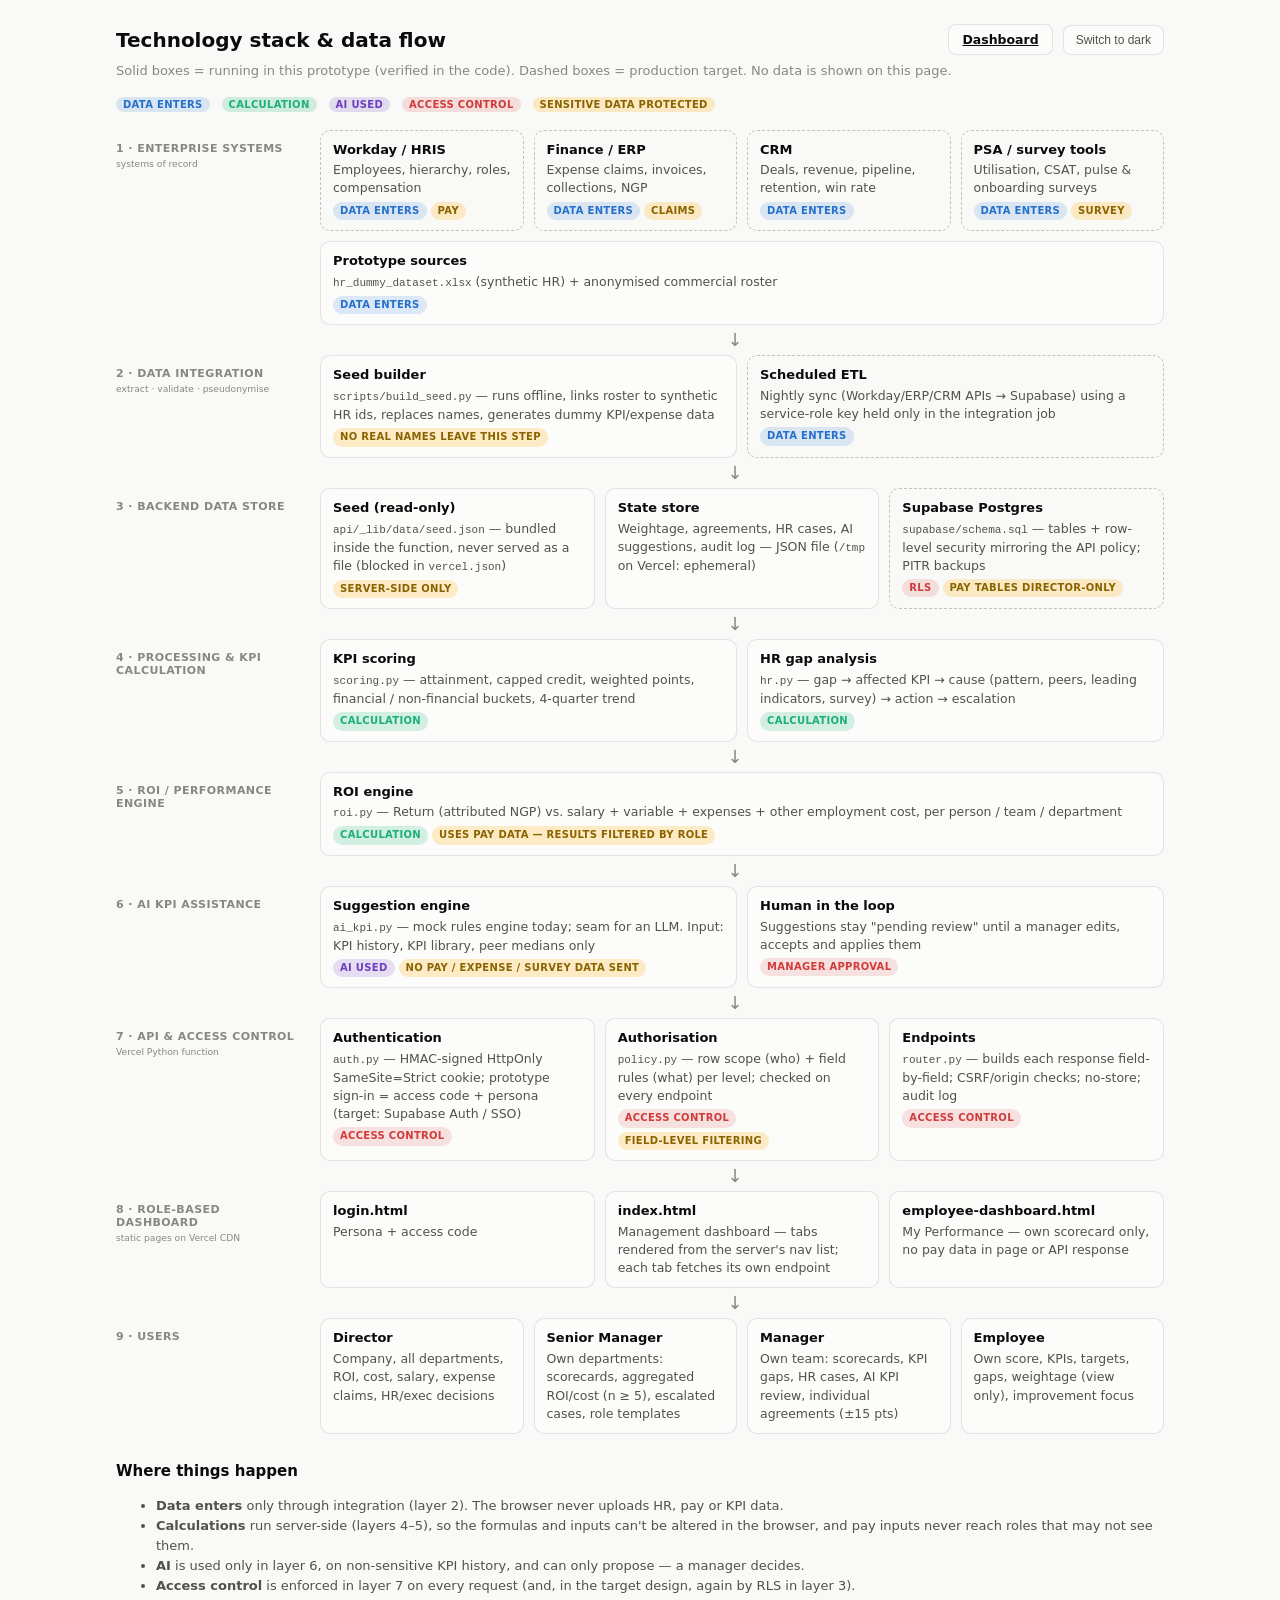
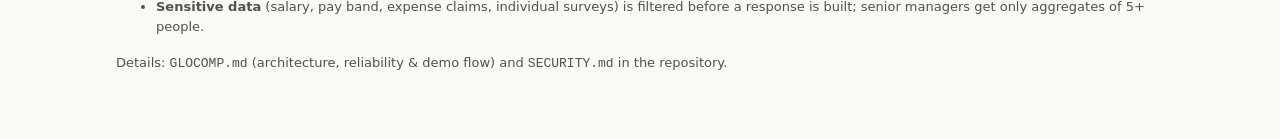
==== architecture.html @ 23ec5297 "Add new features: login, architecture, assets, API, Supabase, tests, scripts, and config files" ====
<!DOCTYPE html>
<html lang="en">
<head>
<meta charset="UTF-8">
<meta name="viewport" content="width=device-width, initial-scale=1.0">
<title>Glocomp Architecture &amp; Data Flow</title>
<link rel="stylesheet" href="assets/base.css">
<link rel="stylesheet" href="assets/gc.css">
<style>
  .arch { max-width: 1080px; margin: 0 auto; padding: 24px 16px 60px; }
  .layer { display: grid; grid-template-columns: 190px 1fr; gap: 14px; align-items: stretch; }
  @media (max-width: 760px) { .layer { grid-template-columns: 1fr; } }
  .layer .lbl { font-size: 11px; text-transform: uppercase; letter-spacing: .04em; color: var(--text-muted); font-weight: 700; padding-top: 12px; }
  .layer .lbl small { display: block; text-transform: none; letter-spacing: 0; font-weight: 500; margin-top: 3px; }
  .boxes { display: flex; gap: 10px; flex-wrap: wrap; }
  .box { flex: 1 1 170px; border: 1px solid var(--border); background: var(--surface-1); border-radius: 10px; padding: 10px 12px; font-size: 12.5px; color: var(--text-secondary); line-height: 1.45; }
  .box b { color: var(--text-primary); display: block; font-size: 13px; margin-bottom: 2px; }
  .box code { font-size: 11px; }
  .box.target { border: 1.5px dashed var(--baseline); background: transparent; }
  .down { text-align: center; color: var(--text-muted); font-size: 18px; line-height: 1; margin: 6px 0 6px 190px; }
  @media (max-width: 760px) { .down { margin-left: 0; } }
  .tag { display: inline-block; font-size: 10px; font-weight: 700; padding: 2px 7px; border-radius: 10px; margin: 4px 4px 0 0; text-transform: uppercase; letter-spacing: .03em; }
  .t-in { background: color-mix(in srgb, var(--series-1) 15%, transparent); color: var(--series-1); }
  .t-calc { background: color-mix(in srgb, var(--series-3) 18%, transparent); color: var(--series-3); }
  .t-ai { background: color-mix(in srgb, #6d3fc0 16%, transparent); color: #6d3fc0; }
  .t-acl { background: color-mix(in srgb, var(--status-critical) 14%, transparent); color: var(--status-critical); }
  .t-sens { background: color-mix(in srgb, var(--status-warning) 24%, transparent); color: #8a6300; }
  .viz-root[data-theme="dark"] .t-ai { color: #c5a8ff; }
  .viz-root[data-theme="dark"] .t-sens { color: #ffd980; }
  .legend-row { display: flex; gap: 8px; flex-wrap: wrap; margin: 10px 0 18px; }
  h2 { font-size: 15px; margin: 28px 0 8px; }
  .arch p, .arch li { font-size: 13px; color: var(--text-secondary); line-height: 1.55; }
</style>
</head>
<body>
<div class="viz-root" id="root">
<div class="arch">
  <div class="row"><h1 style="font-size:20px;margin:0;">Technology stack &amp; data flow</h1><span class="spacer"></span><a class="btn" href="/dashboard">Dashboard</a><button class="theme-toggle" id="themeToggle" type="button">Switch to dark</button></div>
  <p class="card-sub" style="font-size:13px;margin-top:6px;">Solid boxes = running in this prototype (verified in the code). Dashed boxes = production target. No data is shown on this page.</p>
  <div class="legend-row">
    <span class="tag t-in">Data enters</span><span class="tag t-calc">Calculation</span><span class="tag t-ai">AI used</span><span class="tag t-acl">Access control</span><span class="tag t-sens">Sensitive data protected</span>
  </div>

  <div class="layer"><div class="lbl">1 · Enterprise systems<small>systems of record</small></div><div class="boxes">
    <div class="box target"><b>Workday / HRIS</b>Employees, hierarchy, roles, compensation<br><span class="tag t-in">Data enters</span><span class="tag t-sens">Pay</span></div>
    <div class="box target"><b>Finance / ERP</b>Expense claims, invoices, collections, NGP<br><span class="tag t-in">Data enters</span><span class="tag t-sens">Claims</span></div>
    <div class="box target"><b>CRM</b>Deals, revenue, pipeline, retention, win rate<br><span class="tag t-in">Data enters</span></div>
    <div class="box target"><b>PSA / survey tools</b>Utilisation, CSAT, pulse &amp; onboarding surveys<br><span class="tag t-in">Data enters</span><span class="tag t-sens">Survey</span></div>
    <div class="box"><b>Prototype sources</b><code>hr_dummy_dataset.xlsx</code> (synthetic HR) + anonymised commercial roster<br><span class="tag t-in">Data enters</span></div>
  </div></div>
  <div class="down">↓</div>

  <div class="layer"><div class="lbl">2 · Data integration<small>extract · validate · pseudonymise</small></div><div class="boxes">
    <div class="box"><b>Seed builder</b><code>scripts/build_seed.py</code> — runs offline, links roster to synthetic HR ids, replaces names, generates dummy KPI/expense data<br><span class="tag t-sens">No real names leave this step</span></div>
    <div class="box target"><b>Scheduled ETL</b>Nightly sync (Workday/ERP/CRM APIs → Supabase) using a service-role key held only in the integration job<br><span class="tag t-in">Data enters</span></div>
  </div></div>
  <div class="down">↓</div>

  <div class="layer"><div class="lbl">3 · Backend data store</div><div class="boxes">
    <div class="box"><b>Seed (read-only)</b><code>api/_lib/data/seed.json</code> — bundled inside the function, never served as a file (blocked in <code>vercel.json</code>)<br><span class="tag t-sens">Server-side only</span></div>
    <div class="box"><b>State store</b>Weightage, agreements, HR cases, AI suggestions, audit log — JSON file (<code>/tmp</code> on Vercel: ephemeral)</div>
    <div class="box target"><b>Supabase Postgres</b><code>supabase/schema.sql</code> — tables + row-level security mirroring the API policy; PITR backups<br><span class="tag t-acl">RLS</span><span class="tag t-sens">Pay tables Director-only</span></div>
  </div></div>
  <div class="down">↓</div>

  <div class="layer"><div class="lbl">4 · Processing &amp; KPI calculation</div><div class="boxes">
    <div class="box"><b>KPI scoring</b><code>scoring.py</code> — attainment, capped credit, weighted points, financial / non-financial buckets, 4-quarter trend<br><span class="tag t-calc">Calculation</span></div>
    <div class="box"><b>HR gap analysis</b><code>hr.py</code> — gap → affected KPI → cause (pattern, peers, leading indicators, survey) → action → escalation<br><span class="tag t-calc">Calculation</span></div>
  </div></div>
  <div class="down">↓</div>

  <div class="layer"><div class="lbl">5 · ROI / performance engine</div><div class="boxes">
    <div class="box"><b>ROI engine</b><code>roi.py</code> — Return (attributed NGP) vs. salary + variable + expenses + other employment cost, per person / team / department<br><span class="tag t-calc">Calculation</span><span class="tag t-sens">Uses pay data — results filtered by role</span></div>
  </div></div>
  <div class="down">↓</div>

  <div class="layer"><div class="lbl">6 · AI KPI assistance</div><div class="boxes">
    <div class="box"><b>Suggestion engine</b><code>ai_kpi.py</code> — mock rules engine today; seam for an LLM. Input: KPI history, KPI library, peer medians only<br><span class="tag t-ai">AI used</span><span class="tag t-sens">No pay / expense / survey data sent</span></div>
    <div class="box"><b>Human in the loop</b>Suggestions stay "pending review" until a manager edits, accepts and applies them<br><span class="tag t-acl">Manager approval</span></div>
  </div></div>
  <div class="down">↓</div>

  <div class="layer"><div class="lbl">7 · API &amp; access control<small>Vercel Python function</small></div><div class="boxes">
    <div class="box"><b>Authentication</b><code>auth.py</code> — HMAC-signed HttpOnly SameSite=Strict cookie; prototype sign-in = access code + persona (target: Supabase Auth / SSO)<br><span class="tag t-acl">Access control</span></div>
    <div class="box"><b>Authorisation</b><code>policy.py</code> — row scope (who) + field rules (what) per level; checked on every endpoint<br><span class="tag t-acl">Access control</span><span class="tag t-sens">Field-level filtering</span></div>
    <div class="box"><b>Endpoints</b><code>router.py</code> — builds each response field-by-field; CSRF/origin checks; no-store; audit log<br><span class="tag t-acl">Access control</span></div>
  </div></div>
  <div class="down">↓</div>

  <div class="layer"><div class="lbl">8 · Role-based dashboard<small>static pages on Vercel CDN</small></div><div class="boxes">
    <div class="box"><b>login.html</b>Persona + access code</div>
    <div class="box"><b>index.html</b>Management dashboard — tabs rendered from the server's nav list; each tab fetches its own endpoint</div>
    <div class="box"><b>employee-dashboard.html</b>My Performance — own scorecard only, no pay data in page or API response</div>
  </div></div>
  <div class="down">↓</div>

  <div class="layer"><div class="lbl">9 · Users</div><div class="boxes">
    <div class="box"><b>Director</b>Company, all departments, ROI, cost, salary, expense claims, HR/exec decisions</div>
    <div class="box"><b>Senior Manager</b>Own departments: scorecards, aggregated ROI/cost (n ≥ 5), escalated cases, role templates</div>
    <div class="box"><b>Manager</b>Own team: scorecards, KPI gaps, HR cases, AI KPI review, individual agreements (±15 pts)</div>
    <div class="box"><b>Employee</b>Own score, KPIs, targets, gaps, weightage (view only), improvement focus</div>
  </div></div>

  <h2>Where things happen</h2>
  <ul>
    <li><b>Data enters</b> only through integration (layer 2). The browser never uploads HR, pay or KPI data.</li>
    <li><b>Calculations</b> run server-side (layers 4–5), so the formulas and inputs can't be altered in the browser, and pay inputs never reach roles that may not see them.</li>
    <li><b>AI</b> is used only in layer 6, on non-sensitive KPI history, and can only propose — a manager decides.</li>
    <li><b>Access control</b> is enforced in layer 7 on every request (and, in the target design, again by RLS in layer 3).</li>
    <li><b>Sensitive data</b> (salary, pay band, expense claims, individual surveys) is filtered before a response is built; senior managers get only aggregates of 5+ people.</li>
  </ul>
  <p>Details: <code>GLOCOMP.md</code> (architecture, reliability &amp; demo flow) and <code>SECURITY.md</code> in the repository.</p>
</div>
</div>
<script src="assets/gc.js"></script>
<script>GC.theme(document.getElementById("root"), document.getElementById("themeToggle"));</script>
</body>
</html>
---- assets/base.css ----
/* Shared theme + component styles (extracted unchanged from the original index.html). */
:root { color-scheme: light; }
* { box-sizing: border-box; }
html, body { margin: 0; padding: 0; }
body {
  font-family: system-ui, -apple-system, "Segoe UI", sans-serif;
  background: var(--page-plane);
}

.viz-root {
  color-scheme: light;
  --surface-1:      #fcfcfb;
  --page-plane:     #f9f9f7;
  --text-primary:   #0b0b0b;
  --text-secondary: #52514e;
  --text-muted:     #898781;
  --gridline:       #e1e0d9;
  --baseline:       #c3c2b7;
  --border:         rgba(11,11,11,0.10);
  --success-text:   #006300;

  --series-1: #2570cc; /* blue      -> Revenue / Sales dept (darkened slightly from #2a78d6 so it clears 4.5:1 as text, e.g. gov-edit-btn) */
  --series-2: #eb6834; /* orange    -> NGP / Product Mgmt dept */
  --series-3: #1baf7a; /* aqua      -> EBITDA / Consulting dept */
  --series-4: #eda100; /* yellow    -> Sales Support dept */
  --series-5: #e87ba4; /* magenta   -> Delivery dept */

  --seq-100: #cde2fb; --seq-450: #2a78d6;

  --status-good:     #0ca30c;
  --status-warning:  #fab219;
  --status-serious:  #ec835a;
  --status-critical: #d03b3b;

  background: var(--page-plane);
  color: var(--text-primary);
  min-height: 100vh;
}
.viz-root[data-theme="dark"], .viz-root.theme-dark {
  color-scheme: dark;
  --surface-1:      #1a1a19;
  --page-plane:     #0d0d0d;
  --text-primary:   #ffffff;
  --text-secondary: #c3c2b7;
  --text-muted:     #898781;
  --gridline:       #2c2c2a;
  --baseline:       #383835;
  --border:         rgba(255,255,255,0.10);
  --success-text:   #0ca30c;

  --series-1: #3987e5;
  --series-2: #d95926;
  --series-3: #199e70;
  --series-4: #c98500;
  --series-5: #d55181;
}

header.app-header {
  display: flex; align-items: flex-start; justify-content: space-between;
  gap: 16px; padding: 24px 28px 16px; max-width: 1240px; margin: 0 auto;
}
header.app-header h1 { font-size: 20px; margin: 0 0 4px; font-weight: 650; }
header.app-header .sub { color: var(--text-secondary); font-size: 13px; margin: 0; }
header.app-header .tag {
  display: inline-block; margin-top: 8px; font-size: 11px; padding: 3px 8px;
  border-radius: 20px; background: var(--surface-1); border: 1px solid var(--border);
  color: var(--text-muted);
}
.theme-toggle {
  border: 1px solid var(--border); background: var(--surface-1); color: var(--text-secondary);
  border-radius: 8px; padding: 7px 12px; font-size: 12px; cursor: pointer; white-space: nowrap;
}
.theme-toggle:hover { color: var(--text-primary); }

.tabs-row {
  max-width: 1240px; margin: 0 auto; padding: 0 28px;
  display: flex; align-items: center; justify-content: space-between; gap: 10px;
  border-bottom: 1px solid var(--gridline); flex-wrap: wrap;
}
nav.tabs {
  display: flex; gap: 4px; flex-wrap: wrap; flex: 1 1 auto; min-width: 0;
}
nav.tabs button {
  appearance: none; border: none; background: none; padding: 10px 14px; font-size: 13.5px;
  font-weight: 550; color: var(--text-secondary); cursor: pointer; border-bottom: 2px solid transparent;
  margin-bottom: -1px;
}
nav.tabs button:hover { color: var(--text-primary); }
nav.tabs button[aria-selected="true"] { color: var(--text-primary); border-bottom-color: var(--series-1); }

.filter-row {
  max-width: 1240px; margin: 0 auto; padding: 14px 28px 0; display: flex;
  align-items: center; gap: 10px; flex-wrap: wrap;
}
.filter-row .label { font-size: 12px; color: var(--text-muted); margin-right: 2px; }
.seg { display: inline-flex; border: 1px solid var(--border); border-radius: 8px; overflow: hidden; }
.seg button {
  appearance: none; border: none; background: var(--surface-1); color: var(--text-secondary);
  padding: 6px 12px; font-size: 12.5px; cursor: pointer; border-right: 1px solid var(--border);
}
.seg button:last-child { border-right: none; }
.seg button[aria-pressed="true"] { background: var(--series-1); color: #fff; }
.chip {
  border: 1px solid var(--border); background: var(--surface-1); color: var(--text-secondary);
  padding: 5px 11px; border-radius: 20px; font-size: 12px; cursor: pointer;
}
.chip[aria-pressed="true"] { background: var(--text-primary); color: var(--surface-1); border-color: var(--text-primary); }

main { max-width: 1240px; margin: 0 auto; padding: 18px 28px 60px; }
.view[hidden] { display: none; }

.grid { display: grid; gap: 14px; }
.grid.cols-4 { grid-template-columns: repeat(4, 1fr); }
.grid.cols-2 { grid-template-columns: 1.4fr 1fr; }
.grid.cols-3 { grid-template-columns: repeat(3, 1fr); }
@media (max-width: 920px) {
  .grid.cols-4 { grid-template-columns: repeat(2, 1fr); }
  .grid.cols-2 { grid-template-columns: 1fr; }
  .grid.cols-3 { grid-template-columns: 1fr; }
}

.card {
  background: var(--surface-1); border: 1px solid var(--border); border-radius: 12px;
  padding: 16px 18px;
}
.card h3 { font-size: 13.5px; margin: 0 0 2px; font-weight: 650; }
.card .card-sub { font-size: 11.5px; color: var(--text-muted); margin: 0 0 12px; }
.card-head { display: flex; align-items: baseline; justify-content: space-between; gap: 8px; }
.table-toggle {
  border: none; background: none; color: var(--text-muted); font-size: 11px; cursor: pointer;
  text-decoration: underline; text-underline-offset: 2px;
}
.table-toggle:hover { color: var(--text-primary); }

/* Stat tile */
.stat-tile .label { font-size: 12px; color: var(--text-secondary); margin: 0 0 6px; }
.stat-tile .value { font-size: 26px; font-weight: 650; font-variant-numeric: proportional-nums; }
.stat-tile .delta { font-size: 12px; margin-top: 4px; }
.stat-tile .delta.good { color: var(--success-text); }
.stat-tile .delta.bad { color: var(--status-critical); }
.stat-tile .delta.flat { color: var(--text-muted); }

/* Legend */
.legend { display: flex; gap: 14px; flex-wrap: wrap; margin-bottom: 10px; }
.legend .item { display: flex; align-items: center; gap: 6px; font-size: 12px; color: var(--text-secondary); background:none; border:none; cursor:pointer; padding:0; }
.legend .swatch { width: 16px; height: 3px; border-radius: 2px; display: inline-block; }
.legend .swatch.rect { width: 10px; height: 10px; border-radius: 2px; }
.legend .item[data-off="true"] { opacity: .35; }

svg.chart { width: 100%; height: auto; display: block; overflow: visible; }
.axis-label { fill: var(--text-muted); font-size: 10.5px; }
.grid-line { stroke: var(--gridline); stroke-width: 1; }
.baseline { stroke: var(--baseline); stroke-width: 1; }

.tooltip {
  position: fixed; pointer-events: none; z-index: 50; background: var(--surface-1);
  border: 1px solid var(--border); border-radius: 8px; padding: 8px 10px; font-size: 12px;
  box-shadow: 0 4px 16px rgba(0,0,0,.14); opacity: 0; transition: opacity .08s ease; min-width: 140px;
}
.tooltip.show { opacity: 1; }
.tooltip .t-title { color: var(--text-secondary); font-size: 11px; margin-bottom: 4px; }
.tooltip .t-row { display: flex; align-items: center; gap: 6px; justify-content: space-between; padding: 1px 0; }
.tooltip .t-key { display: flex; align-items: center; gap: 5px; color: var(--text-secondary); }
.tooltip .t-line { width: 10px; height: 2px; display: inline-block; border-radius: 1px; }
.tooltip .t-val { font-weight: 650; color: var(--text-primary); font-variant-numeric: tabular-nums; }

/* Table */
table.data-table { width: 100%; border-collapse: collapse; font-size: 12.5px; }
table.data-table th {
  text-align: left; font-weight: 600; color: var(--text-muted); font-size: 11px;
  text-transform: uppercase; letter-spacing: .02em; padding: 7px 10px; border-bottom: 1px solid var(--gridline);
  white-space: nowrap;
}
table.data-table td { padding: 8px 10px; border-bottom: 1px solid var(--gridline); vertical-align: middle; }
table.data-table td.num, table.data-table th.num { text-align: right; font-variant-numeric: tabular-nums; }
table.data-table tbody tr:hover { background: rgba(128,128,128,0.06); }
table.data-table caption { text-align: left; caption-side: bottom; font-size: 11px; color: var(--text-muted); padding-top: 6px; }

/* Meter */
.meter-wrap { display: flex; align-items: center; gap: 8px; min-width: 130px; }
.meter-track { flex: 1; height: 6px; border-radius: 4px; background: var(--gridline); overflow: hidden; }
.meter-fill { height: 100%; border-radius: 4px; }
.meter-val { font-size: 11.5px; color: var(--text-secondary); font-variant-numeric: tabular-nums; min-width: 34px; text-align: right; }

/* Badge / status */
.badge {
  display: inline-flex; align-items: center; gap: 5px; font-size: 11px; font-weight: 600;
  padding: 3px 8px; border-radius: 20px; white-space: nowrap;
}
.badge.good { color: var(--status-good); background: color-mix(in srgb, var(--status-good) 14%, transparent); }
.badge.warning { color: #8a6300; background: color-mix(in srgb, var(--status-warning) 22%, transparent); }
.badge.critical { color: var(--status-critical); background: color-mix(in srgb, var(--status-critical) 14%, transparent); }
.viz-root[data-theme="dark"] .badge.warning, .viz-root.theme-dark .badge.warning { color: #ffd980; }
.badge .dot { width: 7px; height: 7px; border-radius: 50%; }
.badge.good .dot { background: var(--status-good); }
.badge.warning .dot { background: var(--status-warning); }
.badge.critical .dot { background: var(--status-critical); }

.flag-list { display: flex; flex-direction: column; gap: 10px; }
.flag-item { display: flex; gap: 10px; padding: 10px 0; border-bottom: 1px solid var(--gridline); }
.flag-item:last-child { border-bottom: none; padding-bottom: 0; }
.flag-item .who { font-size: 13px; font-weight: 600; }
.flag-item .why { font-size: 12px; color: var(--text-secondary); margin-top: 2px; }
.flag-item .action { font-size: 11.5px; color: var(--text-muted); margin-top: 3px; }

.pay-pill { font-size: 10.5px; padding: 2px 7px; border-radius: 10px; border: 1px solid var(--border); color: var(--text-secondary); white-space: nowrap; }

.attr-bar { display: flex; height: 22px; border-radius: 5px; overflow: hidden; }
.attr-seg { display: flex; align-items: center; justify-content: center; font-size: 10.5px; color: #fff; font-weight: 600; }
.attr-legend { display: flex; gap: 12px; flex-wrap: wrap; margin-top: 8px; font-size: 11px; color: var(--text-secondary); }
.attr-legend .sw { width: 9px; height: 9px; border-radius: 2px; display: inline-block; margin-right: 5px; }

.proj-card { border: 1px solid var(--border); border-radius: 10px; padding: 14px 16px; margin-bottom: 12px; }
.proj-head { display: flex; align-items: center; justify-content: space-between; gap: 10px; flex-wrap: wrap; margin-bottom: 8px; }
.proj-head h4 { margin: 0; font-size: 14px; }
.proj-meta { font-size: 11.5px; color: var(--text-muted); }
.proj-stats { display: flex; gap: 22px; flex-wrap: wrap; margin: 10px 0; }
.proj-stats div .k { font-size: 10.5px; color: var(--text-muted); }
.proj-stats div .v { font-size: 14px; font-weight: 650; }

.method-block { margin-bottom: 22px; }
.method-block h3 { font-size: 14px; margin-bottom: 6px; }
.method-block p, .method-block li { font-size: 13px; color: var(--text-secondary); line-height: 1.55; }
.method-block ul { margin: 6px 0; padding-left: 18px; }

.callout { border: 1px solid var(--border); border-left: 3px solid var(--text-primary); border-radius: 8px; padding: 12px 14px; margin-bottom: 22px; background: var(--page-plane); }
.callout h3 { font-size: 13px; margin: 0 0 6px; }
.callout p, .callout li { font-size: 12.5px; color: var(--text-secondary); line-height: 1.55; margin: 4px 0; }
.callout ul { margin: 4px 0; padding-left: 18px; }
.callout b { color: var(--text-primary); }

.hr-case-row select, .hr-case-row input[type="text"] {
  font: inherit; font-size: 12px; padding: 5px 7px; border-radius: 6px; border: 1px solid var(--border);
  background: var(--surface-1); color: var(--text-primary); width: 100%;
}
.hr-flag-pill { display: inline-block; font-size: 10.5px; padding: 2px 7px; border-radius: 10px; margin: 1px 3px 1px 0; white-space: nowrap; }
.hr-flag-pill.pay-equity { color: var(--status-warning); background: color-mix(in srgb, var(--status-warning) 22%, transparent); }
.hr-flag-pill.income-volatility { color: var(--status-critical); background: color-mix(in srgb, var(--status-critical) 14%, transparent); }
.hr-flag-pill.performance { color: var(--status-critical); background: color-mix(in srgb, var(--status-critical) 14%, transparent); }
.chip.mgmt-approve[aria-pressed="true"] { background: var(--status-good); color: #fff; border-color: var(--status-good); }
.chip.mgmt-decline[aria-pressed="true"] { background: var(--text-muted); color: var(--surface-1); border-color: var(--text-muted); }

/* Manager-facing simple view: plain-language cards, one-click approve/dismiss */
.mgr-grid { display: grid; grid-template-columns: repeat(2, 1fr); gap: 12px; }
@media (max-width: 760px) { .mgr-grid { grid-template-columns: 1fr; } }
.mgr-card { border: 1px solid var(--border); border-radius: 10px; padding: 13px 15px; }
.mgr-card-head { display: flex; align-items: flex-start; justify-content: space-between; gap: 10px; }
.mgr-card-head .who { font-size: 13.5px; font-weight: 650; }
.mgr-card-head .proj-meta { margin-top: 1px; }
.mgr-reasons { margin: 9px 0; padding-left: 18px; font-size: 12.5px; color: var(--text-secondary); line-height: 1.5; }
.mgr-reasons li { margin-bottom: 2px; }
.mgr-actions { display: flex; gap: 8px; align-items: center; margin-top: 4px; }
.mgr-approve-btn { border: 1px solid var(--series-1); background: var(--series-1); color: #fff; font-weight: 650; border-radius: 7px; padding: 6px 12px; font-size: 12px; cursor: pointer; }
.mgr-dismiss-btn { border: 1px solid var(--border); background: var(--surface-1); color: var(--text-secondary); border-radius: 7px; padding: 6px 12px; font-size: 12px; cursor: pointer; }
.mgr-dismiss-btn:hover { color: var(--text-primary); }
.mgr-reviewed-note { font-size: 12px; color: var(--text-muted); display: flex; align-items: center; gap: 8px; }
.mgr-reconsider-btn { border: none; background: none; color: var(--series-1); font-size: 12px; cursor: pointer; text-decoration: underline; text-underline-offset: 2px; padding: 0; }
.formula {
  font-family: ui-monospace, "SFMono-Regular", Menlo, monospace; font-size: 12.5px;
  background: var(--page-plane); border: 1px solid var(--border); border-radius: 8px;
  padding: 10px 12px; margin: 8px 0; color: var(--text-primary);
}

.visually-hidden { position: absolute; width: 1px; height: 1px; overflow: hidden; clip: rect(0 0 0 0); white-space: nowrap; }

/* ---------------- governance modal ---------------- */
.modal-overlay {
  position: fixed; inset: 0; background: rgba(11,11,11,0.45); z-index: 100;
  display: flex; align-items: flex-start; justify-content: center; padding: 4vh 16px; overflow-y: auto;
}
.modal-overlay[hidden] { display: none; }
.modal-card {
  background: var(--surface-1); border-radius: 14px; width: 100%; max-width: 620px;
  box-shadow: 0 20px 60px rgba(0,0,0,.28); border: 1px solid var(--border);
  display: flex; flex-direction: column; max-height: 92vh;
}
.modal-head { display: flex; align-items: flex-start; justify-content: space-between; gap: 12px; padding: 20px 22px 14px; }
.modal-head h2 { margin: 0 0 6px; font-size: 17px; color: var(--text-primary); }
.modal-sub { margin: 0; font-size: 12px; color: var(--text-secondary); line-height: 1.5; }
.modal-close {
  border: 1px solid var(--border); background: var(--surface-1); color: var(--text-secondary);
  width: 30px; height: 30px; border-radius: 8px; font-size: 16px; cursor: pointer; flex: none;
  display: flex; align-items: center; justify-content: center; line-height: 1;
}
.modal-close:hover { color: var(--text-primary); }
.modal-divider { border-top: 1px solid var(--gridline); margin: 0 22px; }
.modal-body { padding: 18px 22px 22px; overflow-y: auto; }

.gov-active-note { font-size: 13px; color: var(--text-secondary); line-height: 1.6; margin: 4px 0 22px; }
.gov-version-tag {
  font-family: ui-monospace, "SFMono-Regular", Menlo, monospace; color: var(--text-primary); background: var(--page-plane);
  border: 1px solid var(--border); border-radius: 5px; padding: 1px 6px; font-size: 12px;
}

.gov-step { display: flex; gap: 12px; margin-bottom: 6px; }
.gov-step .step-num {
  flex: none; width: 26px; height: 26px; border-radius: 50%; background: var(--page-plane);
  border: 1px solid var(--border); color: var(--text-secondary); font-size: 12px; font-weight: 700;
  display: flex; align-items: center; justify-content: center;
}
.gov-step-title { font-size: 14.5px; font-weight: 650; color: var(--text-primary); margin: 2px 0 2px; }
.gov-step-body { flex: 1; min-width: 0; }
.gov-step-help { font-size: 11.5px; color: var(--text-muted); margin: 2px 0 12px; }

.gov-select {
  width: 100%; appearance: none; border: 1px solid var(--border); background: var(--page-plane);
  color: var(--text-primary); border-radius: 9px; padding: 10px 34px 10px 12px; font-size: 14px; font-family: inherit;
  background-image: url("data:image/svg+xml;utf8,<svg xmlns='http://www.w3.org/2000/svg' width='10' height='6'><path d='M0 0l5 6 5-6z' fill='%23898781'/></svg>");
  background-repeat: no-repeat; background-position: right 12px center;
}

.gov-weight-head { display: grid; grid-template-columns: 1fr 64px 1fr 46px; gap: 10px; font-size: 10.5px; text-transform: uppercase; letter-spacing: .03em; color: var(--text-muted); padding-bottom: 4px; border-bottom: 1px solid var(--gridline); margin-bottom: 4px; }
.gov-weight-row { display: grid; grid-template-columns: 1fr 64px 1fr 46px; align-items: center; gap: 10px; padding: 7px 0; }
.gov-weight-row .role-name { font-size: 13px; color: var(--text-primary); }
.gov-weight-input {
  width: 100%; border: 1px solid var(--border); background: var(--page-plane); border-radius: 7px;
  padding: 6px; font-size: 13px; text-align: center; color: var(--text-primary); font-family: inherit;
}
.gov-share-track { height: 6px; border-radius: 4px; background: var(--gridline); overflow: hidden; }
.gov-share-fill { height: 100%; border-radius: 4px; }
.gov-share-pct { font-size: 12.5px; color: var(--text-secondary); text-align: right; font-variant-numeric: tabular-nums; }

.gov-breakdown { background: var(--page-plane); border: 1px solid var(--border); border-radius: 10px; padding: 12px 14px; margin: 14px 0 18px; }
.gov-breakdown-title { font-size: 11.5px; color: var(--text-muted); margin: 0 0 8px; }
.gov-bd-row { display: flex; align-items: center; justify-content: space-between; padding: 5px 0; font-size: 13px; }
.gov-bd-row .amt { font-weight: 650; color: var(--text-primary); font-variant-numeric: tabular-nums; }
.gov-bd-row .delta { font-size: 11.5px; min-width: 70px; text-align: right; font-variant-numeric: tabular-nums; }
.gov-bd-row .delta.up { color: var(--status-good); }
.gov-bd-row .delta.down { color: var(--status-critical); }
.gov-bd-row .delta.flat { color: var(--text-muted); }

.gov-radio-card {
  border: 1px solid var(--border); border-radius: 10px; padding: 11px 14px; margin-bottom: 8px; cursor: pointer;
  display: flex; gap: 10px; align-items: flex-start;
}
.gov-radio-card.selected { background: color-mix(in srgb, var(--series-1) 10%, var(--surface-1)); border-color: var(--series-1); }
.gov-radio-card input { margin-top: 3px; }
.gov-radio-card .rt { font-size: 13.5px; font-weight: 600; color: var(--text-primary); }
.gov-radio-card .rs { font-size: 11.5px; color: var(--text-muted); margin-top: 1px; }

.gov-reason-label { font-size: 13px; font-weight: 600; color: var(--text-primary); margin: 16px 0 6px; }
.gov-reason {
  width: 100%; border: 1px solid var(--border); background: var(--page-plane); border-radius: 9px;
  padding: 9px 11px; font-size: 13px; font-family: inherit; color: var(--text-primary); resize: vertical; min-height: 52px;
}

.gov-checklist { margin: 18px 0 14px; display: flex; flex-direction: column; gap: 7px; }
.gov-check-row { display: flex; align-items: flex-start; gap: 8px; font-size: 12.5px; }
.gov-check-icon { flex: none; width: 16px; height: 16px; display: flex; align-items: center; justify-content: center; margin-top: 1px; }
.gov-check-row.pass { color: var(--text-secondary); }
.gov-check-row.pass .gov-check-icon { color: var(--status-good); }
.gov-check-row.pending { color: var(--text-muted); }
.gov-check-row.pending .gov-check-icon { color: var(--text-muted); }
.gov-check-row.fail { color: var(--status-critical); }
.gov-check-row.fail .gov-check-icon { color: var(--status-critical); }

.gov-register-btn { width: 100%; border: none; border-radius: 10px; padding: 13px; font-size: 14px; font-weight: 650; cursor: pointer; margin-top: 4px; }
.gov-register-btn.enabled { background: var(--series-1); color: #fff; }
.gov-register-btn.disabled { background: var(--gridline); color: var(--text-muted); cursor: not-allowed; }

.gov-success {
  background: color-mix(in srgb, var(--status-good) 12%, var(--surface-1)); border: 1px solid var(--status-good);
  color: var(--text-primary); border-radius: 9px; padding: 10px 13px; font-size: 12.5px; margin-bottom: 16px;
}

.gov-history { margin-top: 20px; border-top: 1px solid var(--gridline); padding-top: 14px; }
.gov-history-title { font-size: 11.5px; color: var(--text-muted); text-transform: uppercase; letter-spacing: .03em; margin: 0 0 8px; }
.gov-hist-row { display: flex; align-items: center; justify-content: space-between; padding: 7px 0; border-bottom: 1px solid var(--gridline); font-size: 12.5px; gap: 10px; }
.gov-hist-row:last-child { border-bottom: none; }
.gov-hist-left { display: flex; align-items: center; gap: 8px; min-width: 0; }
.gov-hist-reason { color: var(--text-muted); overflow: hidden; text-overflow: ellipsis; white-space: nowrap; }
.gov-hist-tag { flex: none; font-size: 10px; font-weight: 700; padding: 2px 7px; border-radius: 20px; text-transform: uppercase; letter-spacing: .02em; }
.gov-hist-tag.active { background: color-mix(in srgb, var(--status-good) 16%, transparent); color: var(--status-good); }
.gov-hist-tag.upcoming { background: color-mix(in srgb, var(--series-1) 16%, transparent); color: var(--series-1); }
.gov-hist-tag.superseded { background: var(--gridline); color: var(--text-muted); }
.gov-hist-tag.pending { background: color-mix(in srgb, var(--status-warning) 22%, transparent); color: #8a6300; }
.viz-root[data-theme="dark"] .gov-hist-tag.pending, .viz-root.theme-dark .gov-hist-tag.pending { color: #ffd980; }
.gov-hist-approvals { font-size: 11.5px; color: var(--text-secondary); margin: 4px 0 8px; padding-left: 2px; }
.gov-approve-btn {
  border: 1px solid var(--border); background: var(--surface-1); color: var(--text-primary); font-weight: 600;
  border-radius: 6px; padding: 3px 9px; font-size: 11px; cursor: pointer; margin: 2px 6px 2px 0;
}
.gov-approve-btn:hover { background: var(--page-plane); }
.gov-approve-btn.done { color: var(--status-good); border-color: var(--status-good); cursor: default; }

.gov-whatif-note { font-size: 11.5px; color: var(--text-muted); margin: 2px 0 10px; line-height: 1.5; }
.gov-whatif-row { display: grid; grid-template-columns: 1fr 1fr 1fr 1fr; gap: 8px; align-items: center; padding: 6px 0; border-bottom: 1px solid var(--gridline); font-size: 12.5px; }
.gov-whatif-row:last-child { border-bottom: none; }
.gov-whatif-head { font-size: 10.5px; text-transform: uppercase; letter-spacing: .03em; color: var(--text-muted); border-bottom: 1px solid var(--gridline); padding-bottom: 4px; }
.gov-whatif-row .amt { text-align: right; font-variant-numeric: tabular-nums; }
.gov-whatif-row .delta { text-align: right; font-variant-numeric: tabular-nums; }
.gov-whatif-row .delta.up { color: var(--status-good); }
.gov-whatif-row .delta.down { color: var(--status-critical); }
.gov-whatif-row .delta.flat { color: var(--text-muted); }

.gov-audit { margin-top: 18px; border-top: 1px solid var(--gridline); padding-top: 12px; }
.gov-audit-title { font-size: 11.5px; color: var(--text-muted); text-transform: uppercase; letter-spacing: .03em; margin: 0 0 8px; }
.gov-audit-row { font-size: 11.5px; color: var(--text-secondary); padding: 3px 0; display: flex; gap: 8px; }
.gov-audit-row .ts { color: var(--text-muted); font-variant-numeric: tabular-nums; flex: none; }

.gov-edit-btn {
  border: 1px solid var(--border); background: var(--surface-1); color: var(--series-1); font-weight: 600;
  border-radius: 7px; padding: 5px 11px; font-size: 12px; cursor: pointer; white-space: nowrap;
}
.gov-edit-btn:hover { background: var(--page-plane); }

.header-controls { display: flex; align-items: center; gap: 10px; }

.gov-header-badge {
  display: inline-flex; align-items: center; gap: 6px; font-size: 12px; color: var(--text-secondary);
  border: 1px solid var(--border); background: var(--surface-1); padding: 6px 10px; border-radius: 8px; white-space: nowrap;
}
.gov-header-badge .dot { width: 7px; height: 7px; border-radius: 50%; background: var(--status-good); flex: none; }
.gov-header-btn {
  border: 1px solid var(--border); background: var(--surface-1); color: var(--text-primary); font-weight: 600;
  border-radius: 8px; padding: 7px 13px; font-size: 12.5px; cursor: pointer; white-space: nowrap;
}
.gov-header-btn:hover { background: var(--page-plane); }
#govToolbar { display: flex; align-items: center; gap: 10px; flex: none; padding: 6px 0; }
@media (max-width: 920px) { #govToolbar { width: 100%; order: 99; padding: 0 0 8px; } }
---- assets/gc.css ----
/* Components added for the role-based / explainable-performance upgrade. Uses the tokens from base.css. */
.viz-root { --fin: var(--series-1); --nonfin: var(--series-3); }
[hidden] { display: none !important; }
header.app-header { flex-wrap: wrap; }
header.app-header > div:first-child { flex: 1 1 320px; min-width: 0; }
.header-controls { flex-wrap: wrap; justify-content: flex-end; }

.user-chip { display: inline-flex; align-items: center; gap: 8px; font-size: 12px; color: var(--text-secondary);
  border: 1px solid var(--border); background: var(--surface-1); padding: 5px 10px; border-radius: 8px; white-space: nowrap; }
.user-chip b { color: var(--text-primary); font-weight: 650; }
.level-pill { font-size: 10.5px; font-weight: 700; text-transform: uppercase; letter-spacing: .03em; padding: 2px 7px; border-radius: 20px;
  background: color-mix(in srgb, var(--series-1) 14%, transparent); color: var(--series-1); }
.btn { border: 1px solid var(--border); background: var(--surface-1); color: var(--text-primary); font-weight: 600; border-radius: 8px;
  padding: 7px 13px; font-size: 12.5px; cursor: pointer; white-space: nowrap; font-family: inherit; }
.btn:hover { background: var(--page-plane); }
.btn.primary { background: var(--series-1); border-color: var(--series-1); color: #fff; }
.btn.primary:hover { filter: brightness(1.06); }
.btn.danger { color: var(--status-critical); }
.btn:disabled { opacity: .5; cursor: not-allowed; }
.btn.small { padding: 4px 9px; font-size: 11.5px; }
.notice { border: 1px solid var(--border); border-left: 3px solid var(--series-1); background: var(--page-plane); border-radius: 8px;
  padding: 10px 12px; font-size: 12.5px; color: var(--text-secondary); line-height: 1.5; margin-bottom: 14px; }
.notice.lock { border-left-color: var(--text-muted); }
.notice b { color: var(--text-primary); }
.err { color: var(--status-critical); font-size: 12.5px; }
.muted { color: var(--text-muted); }
.field { display: flex; flex-direction: column; gap: 4px; font-size: 12px; color: var(--text-secondary); }
.field input, .field select, .field textarea, .inp { font: inherit; font-size: 13px; padding: 7px 9px; border-radius: 7px;
  border: 1px solid var(--border); background: var(--page-plane); color: var(--text-primary); }
.field textarea { min-height: 54px; resize: vertical; }
.row { display: flex; gap: 10px; align-items: center; flex-wrap: wrap; }
.spacer { flex: 1; }

/* score tiles */
.score-tiles { display: grid; grid-template-columns: 1.2fr 1fr 1fr; gap: 12px; margin-bottom: 14px; }
@media (max-width: 760px) { .score-tiles { grid-template-columns: 1fr; } }
.score-tile { text-align: left; cursor: pointer; font-family: inherit; color: var(--text-primary); }
.score-tile:hover { border-color: var(--series-1); }
.score-tile .k { font-size: 12px; color: var(--text-secondary); margin-bottom: 4px; display: flex; justify-content: space-between; gap: 8px; }
.score-tile .v { font-size: 30px; font-weight: 700; font-variant-numeric: tabular-nums; }
.score-tile .v small { font-size: 14px; font-weight: 600; color: var(--text-secondary); }
.score-tile .s { font-size: 11.5px; color: var(--text-muted); margin-top: 4px; }
.score-tile .hint { font-size: 11px; color: var(--series-1); }

/* weightage bars */
.wbar { display: flex; height: 26px; border-radius: 6px; overflow: hidden; margin: 6px 0 4px; }
.wbar > div { display: flex; align-items: center; justify-content: center; font-size: 11.5px; font-weight: 650; color: #fff; min-width: 0; white-space: nowrap; overflow: hidden; }
.wbar .fin { background: var(--fin); }
.wbar .nonfin { background: var(--nonfin); }
.wlegend { display: flex; gap: 14px; font-size: 11.5px; color: var(--text-secondary); flex-wrap: wrap; }
.wlegend i { display: inline-block; width: 9px; height: 9px; border-radius: 2px; margin-right: 5px; vertical-align: -1px; }
.kpi-wrow { display: grid; grid-template-columns: minmax(120px, 1.4fr) 2fr 54px; gap: 10px; align-items: center; font-size: 12px; padding: 3px 0; }
.kpi-wrow .track { height: 7px; background: var(--gridline); border-radius: 4px; overflow: hidden; }
.kpi-wrow .track > div { height: 100%; border-radius: 4px; }
.kpi-wrow .pts { text-align: right; font-variant-numeric: tabular-nums; color: var(--text-secondary); }

.src-tag { display: inline-block; font-size: 10px; padding: 1px 6px; border-radius: 10px; border: 1px solid var(--border); color: var(--text-muted); margin-top: 3px; }
.src-tag.ai { color: #6d3fc0; border-color: color-mix(in srgb, #6d3fc0 40%, transparent); }
.viz-root[data-theme="dark"] .src-tag.ai { color: #c5a8ff; }
tr.biggest td { background: color-mix(in srgb, var(--status-critical) 7%, transparent); }
.gap-neg { color: var(--status-critical); font-variant-numeric: tabular-nums; }
.gap-pos { color: var(--success-text); font-variant-numeric: tabular-nums; }
.bucket-chip { font-size: 10.5px; font-weight: 650; padding: 2px 7px; border-radius: 10px; color: #fff; white-space: nowrap; }
.bucket-chip.financial { background: var(--fin); }
.bucket-chip.non_financial { background: var(--nonfin); }

/* explanation modal */
.viz-root .card-sub { font-size: 11.5px; color: var(--text-muted); margin: 0 0 12px; line-height: 1.5; }
.tscroll { overflow-x: auto; }
.explain-step { margin-bottom: 18px; }
.explain-step h4 { margin: 0 0 6px; font-size: 13.5px; }
.calc { font-family: ui-monospace, "SFMono-Regular", Menlo, monospace; font-size: 11.5px; color: var(--text-secondary); }
.sumline { display: flex; justify-content: space-between; font-size: 13px; padding: 6px 0; border-top: 1px solid var(--gridline); }
.sumline b { font-variant-numeric: tabular-nums; }
.lost-row { display: grid; grid-template-columns: minmax(130px, 1fr) 2fr 60px; gap: 10px; align-items: center; font-size: 12px; padding: 3px 0; }
.lost-row .track { height: 8px; background: var(--gridline); border-radius: 4px; overflow: hidden; }
.lost-row .track > div { height: 100%; background: var(--status-critical); }

/* workflow stepper */
.stepper { display: flex; gap: 6px; flex-wrap: wrap; align-items: center; margin-bottom: 14px; font-size: 11.5px; }
.stepper span.s { border: 1px solid var(--border); background: var(--surface-1); border-radius: 20px; padding: 4px 10px; color: var(--text-secondary); }
.stepper span.s.on { border-color: var(--series-1); color: var(--series-1); font-weight: 650; }
.stepper span.arrow { color: var(--text-muted); }

/* AI suggestion cards */
.sugg { border: 1px solid var(--border); border-radius: 10px; padding: 12px 14px; margin-bottom: 10px; }
.sugg.accepted { border-color: var(--status-good); }
.sugg.rejected { opacity: .55; }
.sugg.applied { border-color: var(--series-1); background: color-mix(in srgb, var(--series-1) 5%, transparent); }
.sugg-head { display: flex; justify-content: space-between; gap: 10px; align-items: flex-start; flex-wrap: wrap; }
.sugg-head .t { font-weight: 650; font-size: 14px; }
.sugg-grid { display: grid; grid-template-columns: repeat(3, minmax(0, 1fr)); gap: 10px; margin: 10px 0; }
@media (max-width: 640px) { .sugg-grid { grid-template-columns: 1fr; } }
.sugg .reason { font-size: 12.5px; color: var(--text-secondary); line-height: 1.5; }
.sugg ul { margin: 6px 0 0; padding-left: 18px; font-size: 11.5px; color: var(--text-muted); }

/* HR flow */
.flow { display: grid; grid-template-columns: repeat(5, minmax(0, 1fr)); gap: 8px; margin: 10px 0; }
@media (max-width: 900px) { .flow { grid-template-columns: 1fr; } }
.flow > div { border: 1px solid var(--border); border-radius: 8px; padding: 8px 10px; font-size: 12px; color: var(--text-secondary); line-height: 1.45; }
.flow > div .h { font-size: 10.5px; text-transform: uppercase; letter-spacing: .03em; color: var(--text-muted); margin-bottom: 4px; font-weight: 650; }
.flow > div ul { margin: 0; padding-left: 16px; }
.case-hist { font-size: 11.5px; color: var(--text-muted); margin-top: 6px; }

.matrix td.you, .matrix th.you { background: color-mix(in srgb, var(--series-1) 9%, transparent); }
.spark { display: block; }
.toast { position: fixed; bottom: 18px; left: 50%; transform: translateX(-50%); background: var(--text-primary); color: var(--surface-1);
  padding: 9px 14px; border-radius: 8px; font-size: 12.5px; z-index: 200; box-shadow: 0 6px 20px rgba(0,0,0,.2); }
.loading { color: var(--text-muted); font-size: 13px; padding: 20px 0; }
@media (max-width: 640px) {
  header.app-header { flex-direction: column; padding: 18px 16px 12px; }
  header.app-header > div:first-child { flex: 0 0 auto; }
  .header-controls { justify-content: flex-start; }
  .tabs-row, main, .filter-row { padding-left: 16px; padding-right: 16px; }
}
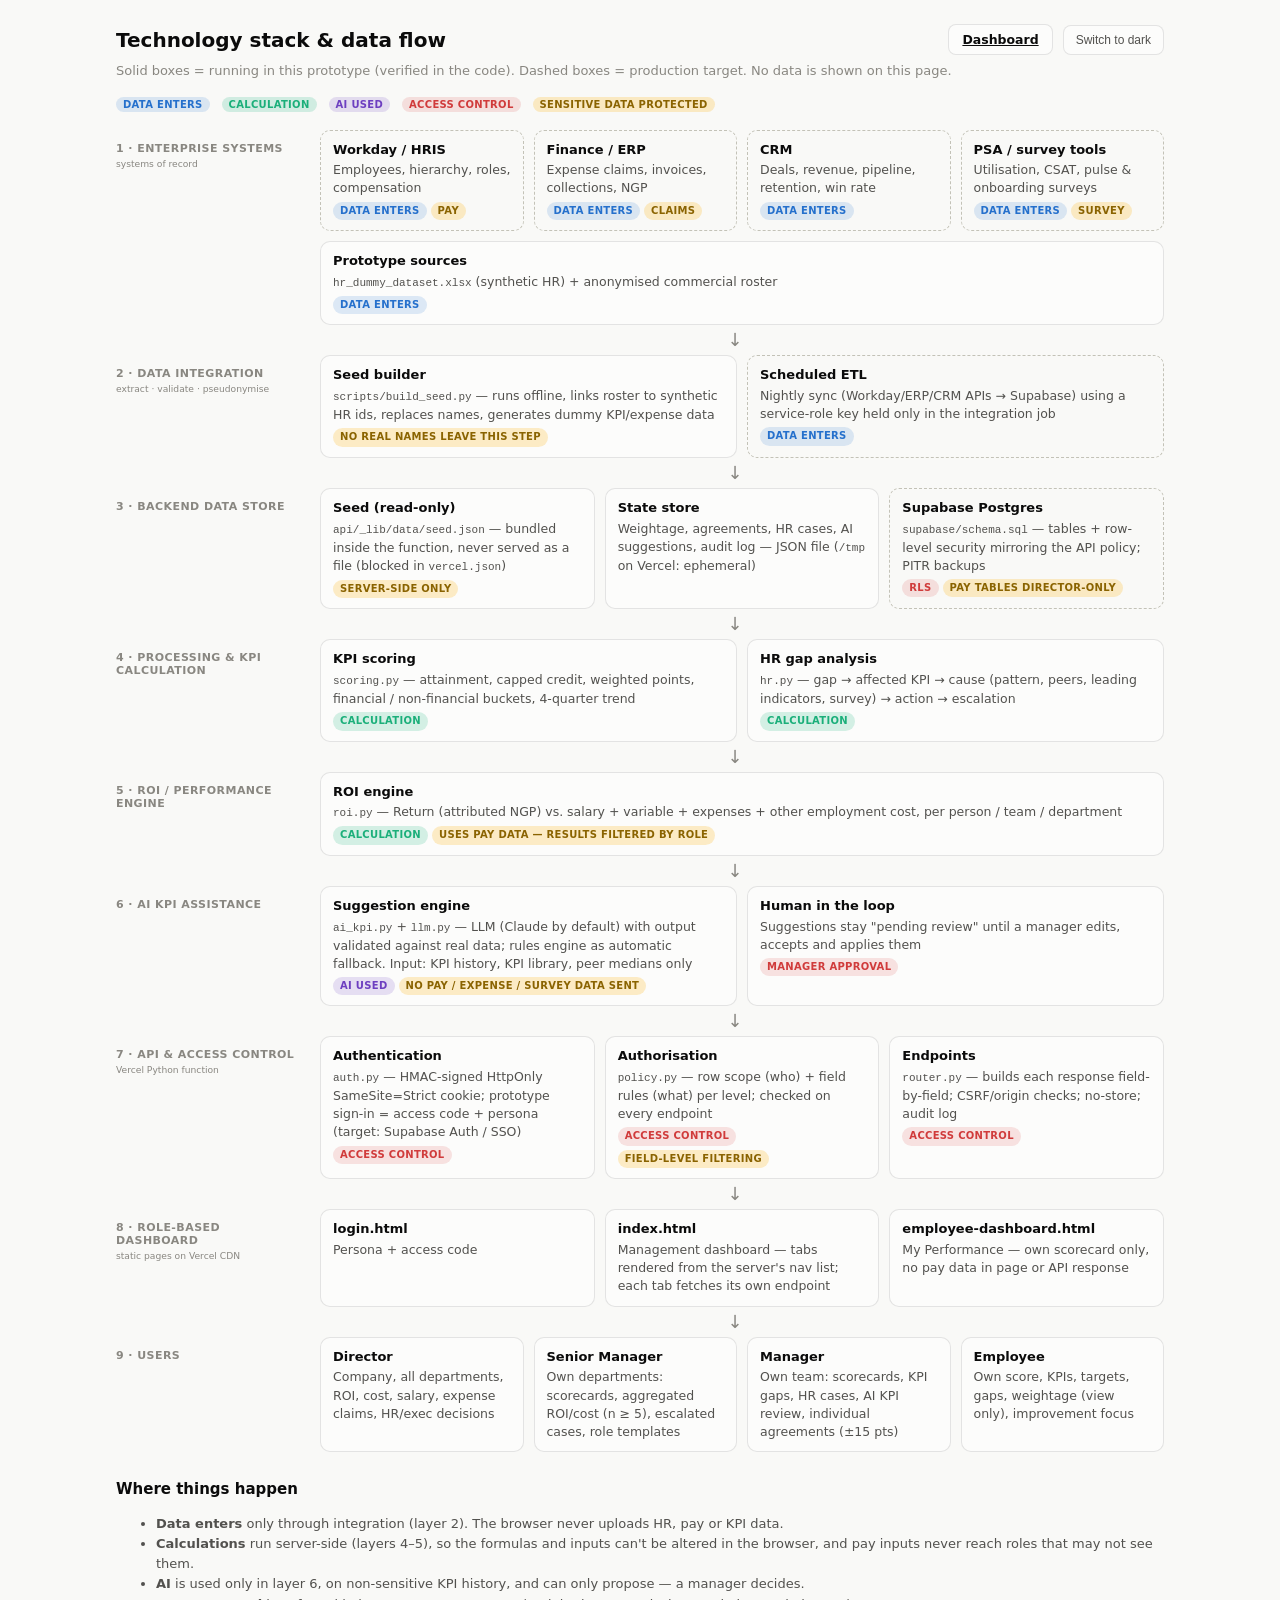
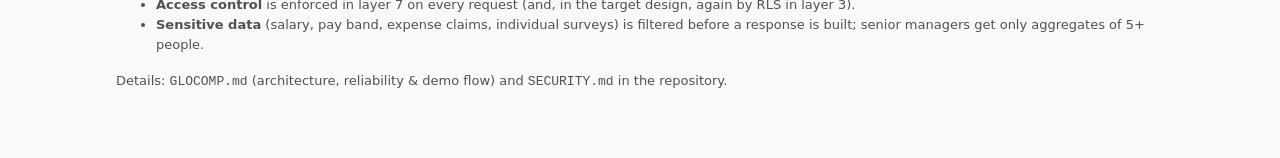
==== commit b2d25ed7: "Add Gemini/LLM engine to AI KPI assistant with rules fallback" ====
--- a/architecture.html
+++ b/architecture.html
@@ -75,7 +75,7 @@
   <div class="down">↓</div>
 
   <div class="layer"><div class="lbl">6 · AI KPI assistance</div><div class="boxes">
-    <div class="box"><b>Suggestion engine</b><code>ai_kpi.py</code> — mock rules engine today; seam for an LLM. Input: KPI history, KPI library, peer medians only<br><span class="tag t-ai">AI used</span><span class="tag t-sens">No pay / expense / survey data sent</span></div>
+    <div class="box"><b>Suggestion engine</b><code>ai_kpi.py</code> + <code>llm.py</code> — LLM (Claude by default) with output validated against real data; rules engine as automatic fallback. Input: KPI history, KPI library, peer medians only<br><span class="tag t-ai">AI used</span><span class="tag t-sens">No pay / expense / survey data sent</span></div>
     <div class="box"><b>Human in the loop</b>Suggestions stay "pending review" until a manager edits, accepts and applies them<br><span class="tag t-acl">Manager approval</span></div>
   </div></div>
   <div class="down">↓</div>
